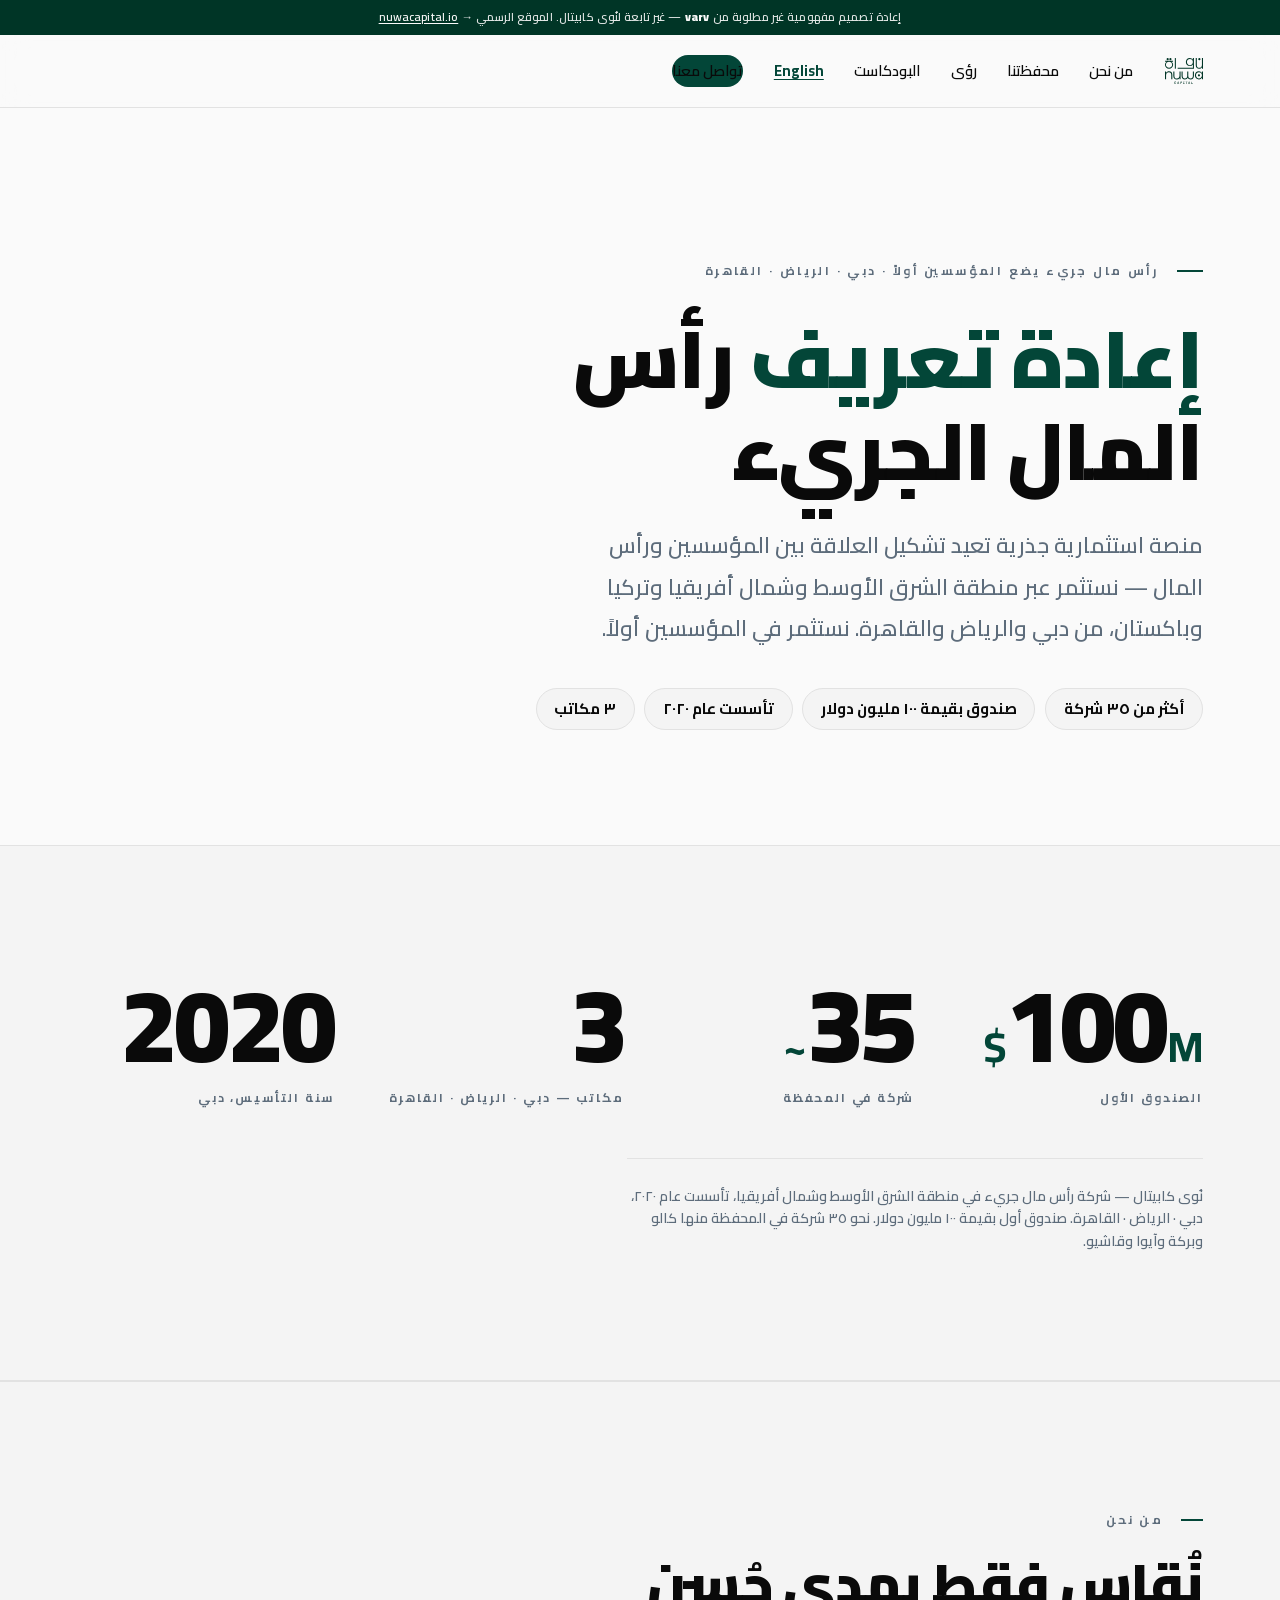
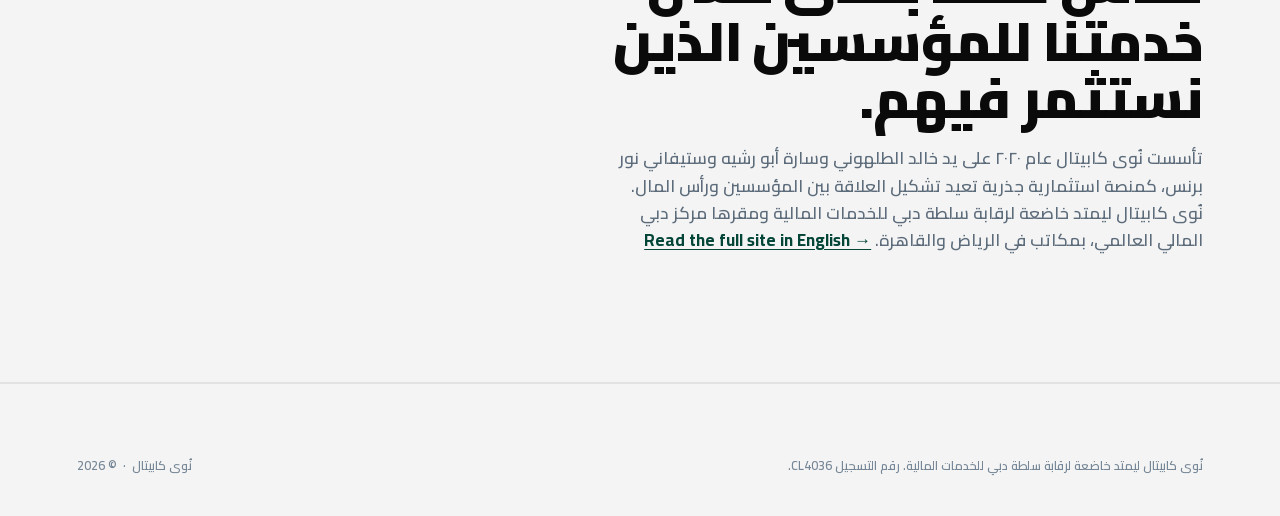
==== arabic.html @ a52d23bd "Nuwa Capital — concept redesign by varv (full multi-page site) Founder-first MENA venture capital re" ====
<!DOCTYPE html>
<html lang="ar" dir="rtl">
<head>
<meta charset="UTF-8">
<meta name="viewport" content="width=device-width, initial-scale=1.0">
<meta name="robots" content="noindex, nofollow, noarchive">
<title>نُوى كابيتال — إعادة تعريف رأس المال الجريء | دبي · الرياض · القاهرة</title>
<meta name="description" content="نُوى كابيتال شركة رأس مال جريء تضع المؤسسين أولاً، تستثمر عبر منطقة الشرق الأوسط وشمال أفريقيا وتركيا وباكستان. تأسست عام ٢٠٢٠ في دبي، بمكاتب في الرياض والقاهرة.">
<link rel="canonical" href="https://angaramoksh-a11y.github.io/nuwa-capital/arabic.html">
<meta property="og:title" content="نُوى كابيتال — إعادة تعريف رأس المال الجريء">
<meta property="og:description" content="رأس مال جريء يضع المؤسسين أولاً عبر الشرق الأوسط وشمال أفريقيا وتركيا وباكستان.">
<meta property="og:type" content="website">
<link rel="icon" href="assets/favicon.svg">
<link rel="stylesheet" href="assets/site.css">
<script>
(function(){
  if(new URLSearchParams(location.search).has('static') || matchMedia('(prefers-reduced-motion:reduce)').matches) return;
  document.documentElement.classList.add('motion');
})()
</script>
<style>
  [dir="rtl"] body,[dir="rtl"]{font-family:var(--ar)}
  [dir="rtl"] .hero-eyebrow::before,[dir="rtl"] .kicker::before{margin-left:.5rem}
  [dir="rtl"] .stat .n{direction:ltr;justify-content:flex-end}
  [dir="rtl"] .ar-h1{font-size:clamp(2.4rem,7vw,5rem);font-weight:900;letter-spacing:-.01em;line-height:1.15;max-width:16ch}
  [dir="rtl"] .ar-h1 .accent{color:var(--green)}
  [dir="rtl"] .ar-lead{margin-top:1.8rem;max-width:54ch;font-size:clamp(1.1rem,1.7vw,1.4rem);color:var(--slate);line-height:1.9}
  [dir="rtl"] .ar-names{display:flex;flex-wrap:wrap;gap:.6rem;margin-top:2.4rem}
  [dir="rtl"] .ar-names a{background:var(--bg-alt);border:1px solid var(--line);border-radius:999px;padding:.5rem 1.1rem;font-weight:700;font-size:.95rem;color:var(--ink)}
  html.motion [dir] .ar-names a{transition:all .2s ease}
  [dir="rtl"] .ar-names a:hover{border-color:var(--green);color:var(--green)}
  [dir="rtl"] .nav-links{direction:rtl}
  [dir="rtl"] .switch{color:var(--green);font-weight:700;text-decoration:underline;text-underline-offset:3px}
</style>
</head>
<body>

<div class="varv-disclaimer" role="note" aria-label="تنويه إعادة تصميم مفهومية">
  إعادة تصميم مفهومية غير مطلوبة من <b>varv</b> &mdash; غير تابعة لنُوى كابيتال. الموقع الرسمي &rarr; <a href="https://www.nuwacapital.io/" target="_blank" rel="noopener noreferrer nofollow">nuwacapital.io</a>
</div>

<header class="nav">
  <nav class="nav-inner" aria-label="التنقل الرئيسي">
    <a class="nav-logo" href="index.html" aria-label="نُوى كابيتال — الرئيسية">
      <img src="assets/brand/nuwa-logo.svg" alt="نُوى كابيتال" width="132" height="26">
    </a>
    <input type="checkbox" id="navtoggle" aria-hidden="true">
    <label class="nav-burger" for="navtoggle" aria-label="القائمة"><span></span><span></span><span></span></label>
    <div class="nav-links">
      <a href="who-we-are.html">من نحن</a>
      <a href="portfolio.html">محفظتنا</a>
      <a href="insights.html">رؤى</a>
      <a href="podcast.html">البودكاست</a>
      <a href="index.html" class="switch" lang="en" dir="ltr">English</a>
      <a class="nav-cta" href="contact.html">تواصل معنا</a>
    </div>
  </nav>
</header>

<main id="top">
  <section class="hero wrap" aria-label="مقدمة">
    <p class="hero-eyebrow">رأس مال جريء يضع المؤسسين أولاً · دبي · الرياض · القاهرة</p>
    <h1 class="ar-h1"><span class="accent">إعادة تعريف</span> رأس المال الجريء</h1>
    <p class="ar-lead">منصة استثمارية جذرية تعيد تشكيل العلاقة بين المؤسسين ورأس المال &mdash; نستثمر عبر منطقة الشرق الأوسط وشمال أفريقيا وتركيا وباكستان، من دبي والرياض والقاهرة. نستثمر في المؤسسين أولاً.</p>
    <div class="ar-names">
      <a href="portfolio.html">أكثر من ٣٥ شركة</a>
      <a href="portfolio.html">صندوق بقيمة ١٠٠ مليون دولار</a>
      <a href="who-we-are.html">تأسست عام ٢٠٢٠</a>
      <a href="contact.html">٣ مكاتب</a>
    </div>
  </section>

  <section class="stats" aria-label="نُوى كابيتال بالأرقام">
    <div class="wrap">
      <div class="stats-grid">
        <div class="stat"><div class="n"><span class="fix">$</span>100<span class="fix">M</span></div><div class="l">الصندوق الأول</div></div>
        <div class="stat"><div class="n"><span class="fix">~</span>35</div><div class="l">شركة في المحفظة</div></div>
        <div class="stat"><div class="n">3</div><div class="l">مكاتب — دبي · الرياض · القاهرة</div></div>
        <div class="stat"><div class="n">2020</div><div class="l">سنة التأسيس، دبي</div></div>
      </div>
      <p class="stats-line" style="direction:rtl;text-align:right">نُوى كابيتال — شركة رأس مال جريء في منطقة الشرق الأوسط وشمال أفريقيا، تأسست عام ٢٠٢٠، دبي · الرياض · القاهرة. صندوق أول بقيمة ١٠٠ مليون دولار. نحو ٣٥ شركة في المحفظة منها كالو وبركة وآيوا وقاشيو.</p>
    </div>
  </section>

  <section class="thesis" aria-label="من نحن">
    <div class="wrap">
      <p class="kicker" style="direction:rtl">من نحن</p>
      <h2 style="direction:rtl;text-align:right">نُقاس فقط بمدى حُسن خدمتنا للمؤسسين الذين نستثمر فيهم.</h2>
      <p class="sec-intro" style="direction:rtl;text-align:right;max-width:60ch">تأسست نُوى كابيتال عام ٢٠٢٠ على يد خالد الطلهوني وسارة أبو رشيه وستيفاني نور برنس، كمنصة استثمارية جذرية تعيد تشكيل العلاقة بين المؤسسين ورأس المال. نُوى كابيتال ليمتد خاضعة لرقابة سلطة دبي للخدمات المالية ومقرها مركز دبي المالي العالمي، بمكاتب في الرياض والقاهرة. <a class="switch" href="index.html" lang="en" dir="ltr">Read the full site in English &rarr;</a></p>
    </div>
  </section>
</main>

<footer>
  <div class="wrap">
    <div class="foot-bottom" style="border-top:none;margin-top:0;padding-top:0;direction:rtl">
      <p>نُوى كابيتال ليمتد خاضعة لرقابة سلطة دبي للخدمات المالية. رقم التسجيل CL4036.</p>
      <p><span class="ar" lang="ar" dir="rtl">نُوى كابيتال</span> &nbsp;·&nbsp; &copy; 2026</p>
    </div>
  </div>
</footer>

<!-- ===== varv ask-your-AI popup ===== -->
<div id="varv-popup" role="dialog" aria-label="A note from varv" aria-live="polite">
  <button type="button" class="vp-close" aria-label="Dismiss">&times;</button>
  <div class="vp-inner">
    <p class="vp-tag">Don&rsquo;t take our word for it &mdash; ask your AI which site wins you business.</p>
    <div class="vp-ai">
      <a id="vp-chatgpt" href="#" target="_blank" rel="noopener"><span class="vp-dot" style="background:#10a37f"></span> Ask ChatGPT</a>
      <a id="vp-claude" href="#" target="_blank" rel="noopener"><span class="vp-dot" style="background:#d97757"></span> Ask Claude</a>
      <a id="vp-perplexity" href="#" target="_blank" rel="noopener"><span class="vp-dot" style="background:#20b8cd"></span> Ask Perplexity</a>
    </div>
    <a class="vp-book" href="https://varv.ai/cal" target="_blank" rel="noopener">Book 15 min &rarr;</a>
  </div>
</div>
<script src="assets/site.js"></script>

</body>
</html>
---- assets/site.css ----
@font-face{font-family:'Hanken Grotesk';font-style:normal;font-weight:400;font-display:swap;src:url('fonts/hanken-400-latin-ext.woff2') format('woff2');unicode-range:U+0100-02BA, U+02BD-02C5, U+02C7-02CC, U+02CE-02D7, U+02DD-02FF, U+0304, U+0308, U+0329, U+1D00-1DBF, U+1E00-1E9F, U+1EF2-1EFF, U+2020, U+20A0-20AB, U+20AD-20C0, U+2113, U+2C60-2C7F, U+A720-A7FF;}
@font-face{font-family:'Hanken Grotesk';font-style:normal;font-weight:400;font-display:swap;src:url('fonts/hanken-400-latin.woff2') format('woff2');unicode-range:U+0000-00FF, U+0131, U+0152-0153, U+02BB-02BC, U+02C6, U+02DA, U+02DC, U+0304, U+0308, U+0329, U+2000-206F, U+20AC, U+2122, U+2191, U+2193, U+2212, U+2215, U+FEFF, U+FFFD;}
@font-face{font-family:'Hanken Grotesk';font-style:normal;font-weight:500;font-display:swap;src:url('fonts/hanken-500-latin-ext.woff2') format('woff2');unicode-range:U+0100-02BA, U+02BD-02C5, U+02C7-02CC, U+02CE-02D7, U+02DD-02FF, U+0304, U+0308, U+0329, U+1D00-1DBF, U+1E00-1E9F, U+1EF2-1EFF, U+2020, U+20A0-20AB, U+20AD-20C0, U+2113, U+2C60-2C7F, U+A720-A7FF;}
@font-face{font-family:'Hanken Grotesk';font-style:normal;font-weight:500;font-display:swap;src:url('fonts/hanken-500-latin.woff2') format('woff2');unicode-range:U+0000-00FF, U+0131, U+0152-0153, U+02BB-02BC, U+02C6, U+02DA, U+02DC, U+0304, U+0308, U+0329, U+2000-206F, U+20AC, U+2122, U+2191, U+2193, U+2212, U+2215, U+FEFF, U+FFFD;}
@font-face{font-family:'Hanken Grotesk';font-style:normal;font-weight:600;font-display:swap;src:url('fonts/hanken-600-latin-ext.woff2') format('woff2');unicode-range:U+0100-02BA, U+02BD-02C5, U+02C7-02CC, U+02CE-02D7, U+02DD-02FF, U+0304, U+0308, U+0329, U+1D00-1DBF, U+1E00-1E9F, U+1EF2-1EFF, U+2020, U+20A0-20AB, U+20AD-20C0, U+2113, U+2C60-2C7F, U+A720-A7FF;}
@font-face{font-family:'Hanken Grotesk';font-style:normal;font-weight:600;font-display:swap;src:url('fonts/hanken-600-latin.woff2') format('woff2');unicode-range:U+0000-00FF, U+0131, U+0152-0153, U+02BB-02BC, U+02C6, U+02DA, U+02DC, U+0304, U+0308, U+0329, U+2000-206F, U+20AC, U+2122, U+2191, U+2193, U+2212, U+2215, U+FEFF, U+FFFD;}
@font-face{font-family:'Hanken Grotesk';font-style:normal;font-weight:700;font-display:swap;src:url('fonts/hanken-700-latin-ext.woff2') format('woff2');unicode-range:U+0100-02BA, U+02BD-02C5, U+02C7-02CC, U+02CE-02D7, U+02DD-02FF, U+0304, U+0308, U+0329, U+1D00-1DBF, U+1E00-1E9F, U+1EF2-1EFF, U+2020, U+20A0-20AB, U+20AD-20C0, U+2113, U+2C60-2C7F, U+A720-A7FF;}
@font-face{font-family:'Hanken Grotesk';font-style:normal;font-weight:700;font-display:swap;src:url('fonts/hanken-700-latin.woff2') format('woff2');unicode-range:U+0000-00FF, U+0131, U+0152-0153, U+02BB-02BC, U+02C6, U+02DA, U+02DC, U+0304, U+0308, U+0329, U+2000-206F, U+20AC, U+2122, U+2191, U+2193, U+2212, U+2215, U+FEFF, U+FFFD;}
@font-face{font-family:'Hanken Grotesk';font-style:normal;font-weight:800;font-display:swap;src:url('fonts/hanken-800-latin-ext.woff2') format('woff2');unicode-range:U+0100-02BA, U+02BD-02C5, U+02C7-02CC, U+02CE-02D7, U+02DD-02FF, U+0304, U+0308, U+0329, U+1D00-1DBF, U+1E00-1E9F, U+1EF2-1EFF, U+2020, U+20A0-20AB, U+20AD-20C0, U+2113, U+2C60-2C7F, U+A720-A7FF;}
@font-face{font-family:'Hanken Grotesk';font-style:normal;font-weight:800;font-display:swap;src:url('fonts/hanken-800-latin.woff2') format('woff2');unicode-range:U+0000-00FF, U+0131, U+0152-0153, U+02BB-02BC, U+02C6, U+02DA, U+02DC, U+0304, U+0308, U+0329, U+2000-206F, U+20AC, U+2122, U+2191, U+2193, U+2212, U+2215, U+FEFF, U+FFFD;}
@font-face{font-family:'Cairo';font-style:normal;font-weight:600;font-display:swap;src:url('fonts/cairo-600-arabic.woff2') format('woff2');unicode-range:U+0600-06FF, U+0750-077F, U+0870-088E, U+0890-0891, U+0897-08E1, U+08E3-08FF, U+200C-200E, U+2010-2011, U+204F, U+2E41, U+FB50-FDFF, U+FE70-FE74, U+FE76-FEFC, U+102E0-102FB, U+10E60-10E7E, U+10EC2-10EC4, U+10EFC-10EFF, U+1EE00-1EE03, U+1EE05-1EE1F, U+1EE21-1EE22, U+1EE24, U+1EE27, U+1EE29-1EE32, U+1EE34-1EE37, U+1EE39, U+1EE3B, U+1EE42, U+1EE47, U+1EE49, U+1EE4B, U+1EE4D-1EE4F, U+1EE51-1EE52, U+1EE54, U+1EE57, U+1EE59, U+1EE5B, U+1EE5D, U+1EE5F, U+1EE61-1EE62, U+1EE64, U+1EE67-1EE6A, U+1EE6C-1EE72, U+1EE74-1EE77, U+1EE79-1EE7C, U+1EE7E, U+1EE80-1EE89, U+1EE8B-1EE9B, U+1EEA1-1EEA3, U+1EEA5-1EEA9, U+1EEAB-1EEBB, U+1EEF0-1EEF1;}
@font-face{font-family:'Cairo';font-style:normal;font-weight:600;font-display:swap;src:url('fonts/cairo-600-latin.woff2') format('woff2');unicode-range:U+0000-00FF, U+0131, U+0152-0153, U+02BB-02BC, U+02C6, U+02DA, U+02DC, U+0304, U+0308, U+0329, U+2000-206F, U+20AC, U+2122, U+2191, U+2193, U+2212, U+2215, U+FEFF, U+FFFD;}
@font-face{font-family:'Cairo';font-style:normal;font-weight:700;font-display:swap;src:url('fonts/cairo-700-arabic.woff2') format('woff2');unicode-range:U+0600-06FF, U+0750-077F, U+0870-088E, U+0890-0891, U+0897-08E1, U+08E3-08FF, U+200C-200E, U+2010-2011, U+204F, U+2E41, U+FB50-FDFF, U+FE70-FE74, U+FE76-FEFC, U+102E0-102FB, U+10E60-10E7E, U+10EC2-10EC4, U+10EFC-10EFF, U+1EE00-1EE03, U+1EE05-1EE1F, U+1EE21-1EE22, U+1EE24, U+1EE27, U+1EE29-1EE32, U+1EE34-1EE37, U+1EE39, U+1EE3B, U+1EE42, U+1EE47, U+1EE49, U+1EE4B, U+1EE4D-1EE4F, U+1EE51-1EE52, U+1EE54, U+1EE57, U+1EE59, U+1EE5B, U+1EE5D, U+1EE5F, U+1EE61-1EE62, U+1EE64, U+1EE67-1EE6A, U+1EE6C-1EE72, U+1EE74-1EE77, U+1EE79-1EE7C, U+1EE7E, U+1EE80-1EE89, U+1EE8B-1EE9B, U+1EEA1-1EEA3, U+1EEA5-1EEA9, U+1EEAB-1EEBB, U+1EEF0-1EEF1;}
@font-face{font-family:'Cairo';font-style:normal;font-weight:700;font-display:swap;src:url('fonts/cairo-700-latin.woff2') format('woff2');unicode-range:U+0000-00FF, U+0131, U+0152-0153, U+02BB-02BC, U+02C6, U+02DA, U+02DC, U+0304, U+0308, U+0329, U+2000-206F, U+20AC, U+2122, U+2191, U+2193, U+2212, U+2215, U+FEFF, U+FFFD;}
@font-face{font-family:'Cairo';font-style:normal;font-weight:900;font-display:swap;src:url('fonts/cairo-900-arabic.woff2') format('woff2');unicode-range:U+0600-06FF, U+0750-077F, U+0870-088E, U+0890-0891, U+0897-08E1, U+08E3-08FF, U+200C-200E, U+2010-2011, U+204F, U+2E41, U+FB50-FDFF, U+FE70-FE74, U+FE76-FEFC, U+102E0-102FB, U+10E60-10E7E, U+10EC2-10EC4, U+10EFC-10EFF, U+1EE00-1EE03, U+1EE05-1EE1F, U+1EE21-1EE22, U+1EE24, U+1EE27, U+1EE29-1EE32, U+1EE34-1EE37, U+1EE39, U+1EE3B, U+1EE42, U+1EE47, U+1EE49, U+1EE4B, U+1EE4D-1EE4F, U+1EE51-1EE52, U+1EE54, U+1EE57, U+1EE59, U+1EE5B, U+1EE5D, U+1EE5F, U+1EE61-1EE62, U+1EE64, U+1EE67-1EE6A, U+1EE6C-1EE72, U+1EE74-1EE77, U+1EE79-1EE7C, U+1EE7E, U+1EE80-1EE89, U+1EE8B-1EE9B, U+1EEA1-1EEA3, U+1EEA5-1EEA9, U+1EEAB-1EEBB, U+1EEF0-1EEF1;}
@font-face{font-family:'Cairo';font-style:normal;font-weight:900;font-display:swap;src:url('fonts/cairo-900-latin.woff2') format('woff2');unicode-range:U+0000-00FF, U+0131, U+0152-0153, U+02BB-02BC, U+02C6, U+02DA, U+02DC, U+0304, U+0308, U+0329, U+2000-206F, U+20AC, U+2122, U+2191, U+2193, U+2212, U+2215, U+FEFF, U+FFFD;}

/* ============ TOKENS ============ */
:root{
  --ink:#0A0A0A;
  --bg:#FAFAFA;
  --bg-alt:#F4F4F4;
  --green:#034638;
  --green-deep:#003526;
  --slate:#5D6C7B;
  --slate-lt:#758696;
  --line:#E2E2E2;
  --gutter:clamp(20px, 6vw, 120px);
  --sec-pad:clamp(76px, 10vw, 148px);
  --t-hero:clamp(2.9rem, 8.2vw, 6.6rem);
  --t-h2:clamp(2rem, 4.6vw, 3.4rem);
  --t-h3:clamp(1.15rem, 1.8vw, 1.45rem);
  --t-stat:clamp(3.2rem, 8vw, 6.4rem);
  --t-body:1.0625rem;
  --t-small:.875rem;
  --t-micro:.75rem;
  --radius:8px;
  --ar:'Cairo','Hanken Grotesk',sans-serif;
}

/* ============ RESET / BASE ============ */
*,*::before,*::after{box-sizing:border-box;margin:0;padding:0}
html{-webkit-text-size-adjust:100%}
html.motion{scroll-behavior:smooth}
body{
  font-family:'Hanken Grotesk',system-ui,-apple-system,sans-serif;
  background:var(--bg);
  color:var(--ink);
  font-size:var(--t-body);
  line-height:1.6;
  overflow-x:hidden;
  -webkit-font-smoothing:antialiased;
}
img,svg{max-width:100%;display:block}
a{color:inherit;text-decoration:none}
button{font:inherit;background:none;border:none;cursor:pointer;color:inherit}
ul,ol{list-style:none}
::selection{background:var(--green);color:#FAFAFA}

.wrap{padding-left:var(--gutter);padding-right:var(--gutter);max-width:1520px;margin:0 auto}
section{padding-top:var(--sec-pad);padding-bottom:var(--sec-pad)}

.kicker{
  display:flex;align-items:center;gap:.65rem;
  font-size:var(--t-micro);font-weight:700;letter-spacing:.18em;text-transform:uppercase;
  color:var(--slate);margin-bottom:1.6rem;
}
.kicker::before{content:"";width:22px;height:2px;background:var(--green);flex:none}
h2{font-size:var(--t-h2);font-weight:800;letter-spacing:-.02em;line-height:1.06;max-width:20ch}
.sec-intro{color:var(--slate);max-width:56ch;margin-top:1.1rem}

/* ============ NAV ============ */
.nav{
  position:sticky;top:0;z-index:100;
  background:rgba(250,250,250,.86);
  backdrop-filter:blur(14px);-webkit-backdrop-filter:blur(14px);
  border-bottom:1px solid var(--line);
}
.nav-inner{
  display:flex;align-items:center;gap:2rem;
  padding:0 var(--gutter);height:72px;max-width:1520px;margin:0 auto;
}
.nav-logo{flex:none;display:flex;align-items:center}
.nav-logo img{height:26px;width:auto}
.nav-links{display:flex;align-items:center;gap:1.9rem;margin-left:auto}
.nav-links a{
  font-size:.92rem;font-weight:600;color:var(--ink);position:relative;
  padding:.25rem 0;white-space:nowrap;
}
.nav-links a::after{
  content:"";position:absolute;left:0;bottom:0;height:2px;width:100%;
  background:var(--green);transform:scaleX(0);transform-origin:left;
}
html.motion .nav-links a::after{transition:transform .28s ease}
.nav-links a:hover::after,.nav-links a:focus-visible::after{transform:scaleX(1)}
.nav-ar{font-family:var(--ar);font-weight:700;font-size:1rem}
.nav-cta{
  flex:none;background:var(--green);color:#FAFAFA;font-weight:700;font-size:.9rem;
  padding:.62rem 1.35rem;border-radius:999px;display:inline-block;
}
html.motion .nav-cta{transition:background .25s ease,transform .25s ease}
.nav-cta:hover{background:var(--green-deep)}
.nav-burger{display:none}
#navtoggle{position:absolute;opacity:0;pointer-events:none}
@media (max-width:900px){
  .nav-inner{height:62px;gap:1rem}
  .nav-burger{
    display:flex;flex-direction:column;justify-content:center;gap:5px;
    width:40px;height:40px;margin-left:auto;cursor:pointer;align-items:center;
  }
  .nav-burger span{width:20px;height:2px;background:var(--ink);display:block}
  .nav-links{
    display:none;position:absolute;top:62px;left:0;right:0;
    flex-direction:column;align-items:flex-start;gap:0;
    background:var(--bg);border-bottom:1px solid var(--line);
    padding:.6rem var(--gutter) 1.2rem;
  }
  .nav-links a{padding:.7rem 0;font-size:1.05rem;width:100%}
  #navtoggle:checked ~ .nav-links{display:flex}
  .nav-cta{margin-left:0}
}

/* ============ MOTION SCAFFOLD ============ */
html.motion .reveal{opacity:0;transform:translateY(18px);transition:opacity .7s ease,transform .7s ease}
html.motion .reveal.in{opacity:1;transform:none}

/* ============ HERO ============ */
.hero{padding-top:clamp(84px,12vw,170px);padding-bottom:clamp(70px,9vw,130px)}
.hero-eyebrow{
  font-size:var(--t-micro);font-weight:700;letter-spacing:.2em;text-transform:uppercase;
  color:var(--slate);display:flex;align-items:center;gap:.7rem;margin-bottom:2rem;flex-wrap:wrap;
}
.hero-eyebrow::before{content:"";width:26px;height:2px;background:var(--green)}
.hero h1{
  font-size:var(--t-hero);font-weight:800;letter-spacing:-.03em;line-height:1.0;
  max-width:12ch;
}
.hero h1 .accent{color:var(--green)}
/* ============ INTRO LOADER — the "Defining → Redefining" signature open ============
   JS-only enhancement. Hidden by default; shown ONLY under html.motion.intro-play
   (a class the head script adds exclusively in normal-motion mode). ?static=1,
   prefers-reduced-motion and no-JS therefore render the full page instantly —
   no overlay, no spinner, nothing trapped. The curtain lifts ITSELF via a pure-CSS
   animation (forwards), so even if all body JS failed, content is revealed. Plays
   once per page load only — nothing re-triggers it on scroll. */
.intro{display:none}
html.motion.intro-play{overflow:hidden}
html.motion.intro-play .intro{
  display:flex;position:fixed;inset:0;z-index:2000;
  background:var(--green);color:#FAFAFA;
  align-items:center;justify-content:center;text-align:center;
  animation:introLift .75s cubic-bezier(.76,0,.24,1) 1.85s forwards;
}
@keyframes introLift{to{transform:translateY(-101%);visibility:hidden}}
.intro-inner{padding:0 24px;max-width:100%}
.intro-logo{height:28px;width:auto;margin:0 auto 2.1rem;filter:brightness(0) invert(1);opacity:0;animation:iFade .55s ease .05s forwards}
.intro-line{
  font-size:clamp(1.7rem,5.6vw,4.1rem);font-weight:800;letter-spacing:-.03em;line-height:1.08;
  display:flex;gap:.3em;justify-content:center;flex-wrap:wrap;
}
.iw{display:inline-grid;justify-items:end}
.iw>span{grid-area:1/1;white-space:nowrap}
.iw-was{position:relative;color:rgba(250,250,250,.85);opacity:0;animation:iFade .4s ease .25s forwards,iGone .35s ease 1.15s forwards}
.iw-was::after{
  content:"";position:absolute;left:-3%;top:54%;height:.055em;min-height:2px;width:106%;
  background:#FAFAFA;transform:scaleX(0);transform-origin:left;
  animation:iStrike .45s cubic-bezier(.6,0,.2,1) .7s forwards;
}
.iw-now{opacity:0;animation:iNow .6s cubic-bezier(.2,.7,.2,1) 1.25s forwards}
.intro-rest{opacity:0;animation:iFade .55s ease .4s forwards}
.intro-ar{
  margin-top:1.3rem;font-family:var(--ar);font-weight:700;
  font-size:clamp(.95rem,2vw,1.25rem);color:rgba(250,250,250,.66);
  opacity:0;animation:iFade .55s ease 1.45s forwards;
}
@keyframes iFade{to{opacity:1}}
@keyframes iGone{to{opacity:0}}
@keyframes iStrike{to{transform:scaleX(1)}}
@keyframes iNow{from{opacity:0;transform:translateY(.14em)}to{opacity:1;transform:none}}

/* Hero settles in as the curtain lifts (motion mode only; static resting state = fully visible) */
html.motion .hero-eyebrow{opacity:0;animation:heroIn .7s ease 1.95s forwards}
html.motion .hero h1{opacity:0;animation:heroIn .8s ease 2.05s forwards}
html.motion .hero-sub{opacity:0;animation:heroIn .7s ease 2.2s forwards}
html.motion .hero-ar{opacity:0;animation:heroIn .7s ease 2.3s forwards}
html.motion .hero-ctas{opacity:0;animation:heroIn .7s ease 2.4s forwards}
@keyframes heroIn{from{opacity:0;transform:translateY(14px)}to{opacity:1;transform:none}}
.hero-sub{
  margin-top:2.2rem;max-width:52ch;font-size:clamp(1.05rem,1.6vw,1.3rem);
  color:var(--slate);line-height:1.65;
}
.hero-sub strong{color:var(--ink);font-weight:700}
.hero-ar{
  margin-top:1.4rem;font-family:var(--ar);font-weight:700;
  font-size:clamp(1rem,1.5vw,1.2rem);color:var(--green);direction:rtl;text-align:left;
}
.hero-ar small{
  font-family:'Hanken Grotesk',sans-serif;font-weight:600;font-size:.72rem;
  letter-spacing:.14em;text-transform:uppercase;color:var(--slate-lt);
  direction:ltr;display:inline-block;margin-inline-start:.8rem;vertical-align:middle;
}
.hero-ctas{display:flex;gap:1rem;margin-top:2.6rem;flex-wrap:wrap}
.btn{
  display:inline-flex;align-items:center;gap:.5rem;font-weight:700;font-size:.95rem;
  padding:.85rem 1.7rem;border-radius:999px;border:1.5px solid var(--ink);
}
html.motion .btn{transition:background .25s ease,color .25s ease,border-color .25s ease}
.btn-solid{background:var(--ink);color:#FAFAFA}
.btn-solid:hover{background:var(--green);border-color:var(--green)}
.btn-ghost:hover{background:var(--ink);color:#FAFAFA}

/* ============ STAT BAND ============ */
.stats{background:var(--bg-alt);border-top:1px solid var(--line);border-bottom:1px solid var(--line)}
.stats-grid{
  display:grid;grid-template-columns:repeat(4,1fr);gap:2.5rem 2rem;
}
.stat .n{
  font-size:var(--t-stat);font-weight:800;letter-spacing:-.035em;line-height:1;
  color:var(--ink);display:flex;align-items:baseline;
}
.stat .n .fix{font-size:.42em;font-weight:700;color:var(--green);letter-spacing:-.01em}
.stat .l{
  margin-top:.7rem;font-size:var(--t-micro);font-weight:700;letter-spacing:.16em;
  text-transform:uppercase;color:var(--slate);
}
.stats-line{
  margin-top:3.2rem;padding-top:1.6rem;border-top:1px solid var(--line);
  font-size:var(--t-small);color:var(--slate);max-width:72ch;
}
@media (max-width:820px){.stats-grid{grid-template-columns:repeat(2,1fr)}}

/* ============ MAP (deep green signature) ============ */
.mapsec{background:var(--green);color:#FAFAFA}
.mapsec .kicker{color:rgba(250,250,250,.65)}
.mapsec .kicker::before{background:rgba(250,250,250,.9)}
.mapsec h2{color:#FAFAFA}
.mapsec .sec-intro{color:rgba(250,250,250,.72)}
.map-frame{
  margin-top:3rem;border:1px solid rgba(250,250,250,.16);border-radius:12px;
  overflow:hidden;background:rgba(0,53,38,.35);
}
.map-svg-holder{overflow-x:auto;overflow-y:hidden}
.map-svg-holder svg{min-width:720px;width:100%;height:auto;display:block}
/* — geography: faint context land vs the five interactive core-market countries — */
.land{fill:rgba(250,250,250,.045);stroke:rgba(250,250,250,.10);stroke-width:1;stroke-linejoin:round}
.cshape{
  fill:rgba(250,250,250,.115);stroke:rgba(250,250,250,.38);stroke-width:1.3;
  stroke-linejoin:round;cursor:pointer;outline:none;
}
html.motion .cshape{transition:fill .3s ease,stroke .3s ease}
.cshape:focus-visible{stroke:#FAFAFA;stroke-width:2}
.nile{fill:none;stroke:rgba(250,250,250,.28);stroke-width:1.4;stroke-linecap:round}
.sea-label{
  fill:rgba(250,250,250,.34);font-size:11px;font-style:italic;font-weight:500;
  letter-spacing:.22em;text-transform:uppercase;font-family:'Hanken Grotesk',sans-serif;
}
.mnode{cursor:pointer;outline:none}
.mnode text{font-family:'Hanken Grotesk',sans-serif}
.mnode .ring{fill:none;stroke:rgba(250,250,250,.6);stroke-width:1.5}
.mnode.market .ring{stroke-dasharray:3 3}
.mnode .dot{fill:#FAFAFA}
.mnode .tag{fill:rgba(250,250,250,.95);font-size:16px;font-weight:700;letter-spacing:.02em;paint-order:stroke;stroke:rgba(3,70,56,.85);stroke-width:4px}
.mnode .cnt{fill:rgba(250,250,250,.6);font-size:11.5px;font-weight:600;letter-spacing:.08em;text-transform:uppercase;paint-order:stroke;stroke:rgba(3,70,56,.85);stroke-width:4px}
.mnode.office .ring2{fill:none;stroke:rgba(250,250,250,.25);stroke-width:1}
html.motion .mnode.office .ring2{animation:pulse 3.2s ease-out infinite}
@keyframes pulse{0%{opacity:.9;r:12}70%{opacity:0;r:26}100%{opacity:0;r:26}}
.arc{fill:none;stroke:rgba(250,250,250,.32);stroke-width:1.2;stroke-dasharray:2 7;stroke-linecap:round}
html.motion .arc{animation:arcflow 26s linear infinite}
@keyframes arcflow{to{stroke-dashoffset:-360}}
.grat{stroke:rgba(250,250,250,.05);stroke-width:1;fill:none}
.mnode:focus-visible .ring{stroke:#FAFAFA;stroke-width:2.5}
/* — key row: office vs market vs route, at a glance — */
.map-key{
  display:flex;flex-wrap:wrap;gap:1.1rem 1.8rem;align-items:center;
  padding:1.05rem clamp(1.2rem,3vw,2.6rem);border-top:1px solid rgba(250,250,250,.14);
  font-size:.74rem;font-weight:700;letter-spacing:.12em;text-transform:uppercase;
  color:rgba(250,250,250,.62);
}
.map-key .k{display:inline-flex;align-items:center;gap:.5rem}
.map-key .k i{flex:none;display:inline-block}
.map-key .k-office i{width:11px;height:11px;border-radius:50%;background:#FAFAFA;box-shadow:0 0 0 3px rgba(250,250,250,.22)}
.map-key .k-market i{width:11px;height:11px;border-radius:50%;border:1.5px dashed rgba(250,250,250,.75)}
.map-key .k-route i{width:26px;height:0;border-top:2px dashed rgba(250,250,250,.5)}

.map-legend{
  display:grid;grid-template-columns:repeat(5,1fr);gap:2rem 1.6rem;
  padding:2.2rem clamp(1.2rem,3vw,2.6rem) 2.6rem;border-top:1px solid rgba(250,250,250,.14);
}
.m-col h3{
  font-size:.85rem;font-weight:700;letter-spacing:.14em;text-transform:uppercase;
  color:rgba(250,250,250,.92);display:flex;align-items:baseline;gap:.55rem;cursor:pointer;
  flex-wrap:wrap;row-gap:.35rem;
}
.m-col h3 .mc{font-size:.72rem;color:rgba(250,250,250,.5);letter-spacing:.06em}
.m-col .office-tag{
  display:inline-block;font-size:.6rem;letter-spacing:.14em;font-weight:700;
  border:1px solid rgba(250,250,250,.4);border-radius:999px;padding:.05rem .45rem;
  color:rgba(250,250,250,.75);margin-inline-start:.2rem;vertical-align:middle;
}
.m-chips{display:flex;flex-wrap:wrap;gap:.5rem;margin-top:1rem}
.chip{
  position:relative;display:inline-flex;align-items:center;gap:.45rem;
  background:#FAFAFA;color:var(--ink);border-radius:999px;
  padding:.34rem .8rem;font-size:.8rem;font-weight:700;line-height:1;cursor:default;
}
html.motion .chip{transition:transform .22s ease,box-shadow .22s ease}
html.motion .chip:hover{transform:translateY(-2px);box-shadow:0 6px 18px rgba(0,0,0,.28)}
.chip img{height:15px;width:auto;max-width:64px;object-fit:contain}
a.chip{cursor:pointer}
a.chip .go{font-size:.68rem;font-weight:800;color:var(--green);opacity:.75;line-height:1}
a.chip:hover .go,a.chip:focus-visible .go{opacity:1}
.chip::after{
  content:attr(data-tip);
  position:absolute;bottom:calc(100% + 10px);left:0;z-index:60;
  width:max-content;max-width:250px;
  background:var(--ink);color:#FAFAFA;font-size:.74rem;font-weight:500;line-height:1.45;
  padding:.55rem .75rem;border-radius:6px;
  opacity:0;pointer-events:none;transform:translateY(4px);
}
html.motion .chip::after{transition:opacity .2s ease,transform .2s ease}
.chip:hover::after,.chip:focus-visible::after{opacity:1;transform:none}
.map-note{
  padding:0 clamp(1.2rem,3vw,2.6rem) 2rem;font-size:.78rem;color:rgba(250,250,250,.5);
}
/* focus dimming — set by JS via data-focus on the section */
.mapsec[data-focus] .mnode,.mapsec[data-focus] .m-col,.mapsec[data-focus] .cshape{opacity:.32}
html.motion .mnode,html.motion .m-col{transition:opacity .3s ease}
html.motion .cshape{transition:opacity .3s ease,fill .3s ease,stroke .3s ease}
.mapsec[data-focus="uae"] [data-market="uae"],
.mapsec[data-focus="ksa"] [data-market="ksa"],
.mapsec[data-focus="egypt"] [data-market="egypt"],
.mapsec[data-focus="turkey"] [data-market="turkey"],
.mapsec[data-focus="pakistan"] [data-market="pakistan"]{opacity:1}
.mapsec[data-focus="uae"] .cshape[data-market="uae"],
.mapsec[data-focus="ksa"] .cshape[data-market="ksa"],
.mapsec[data-focus="egypt"] .cshape[data-market="egypt"],
.mapsec[data-focus="turkey"] .cshape[data-market="turkey"],
.mapsec[data-focus="pakistan"] .cshape[data-market="pakistan"]{fill:rgba(250,250,250,.24);stroke:rgba(250,250,250,.85)}
@media (max-width:1100px){.map-legend{grid-template-columns:repeat(3,1fr)}}
@media (max-width:640px){.map-legend{grid-template-columns:1fr 1fr}}

/* ============ PORTFOLIO ============ */
.filters{display:flex;flex-wrap:wrap;gap:.55rem;margin-top:2.6rem}
.fbtn{
  border:1px solid var(--line);border-radius:999px;background:#fff;
  padding:.5rem 1.05rem;font-size:.84rem;font-weight:600;color:var(--slate);
  display:inline-flex;align-items:center;gap:.45rem;
}
html.motion .fbtn{transition:all .22s ease}
.fbtn .c{font-size:.68rem;font-weight:700;color:var(--slate-lt)}
.fbtn:hover{border-color:var(--ink);color:var(--ink)}
.fbtn.active{background:var(--ink);border-color:var(--ink);color:#FAFAFA}
.fbtn.active .c{color:rgba(250,250,250,.6)}
.pgrid{
  display:grid;grid-template-columns:repeat(4,1fr);gap:1px;
  background:var(--line);border:1px solid var(--line);margin-top:2rem;
}
.pcard{
  background:#fff;padding:1.7rem 1.5rem 1.5rem;display:flex;flex-direction:column;
  gap:.9rem;min-height:215px;
}
html.motion .pcard{transition:background .25s ease}
.pcard:hover{background:var(--bg)}
.pcard.hide{display:none}
/* linked cards (real company sites, new tab) get a quiet visit affordance */
a.pcard{cursor:pointer}
a.pcard .pmeta{align-items:center}
a.pcard .pmeta::after{
  content:"Visit \2197";margin-left:auto;font-size:.66rem;font-weight:800;
  letter-spacing:.08em;text-transform:uppercase;color:var(--green);opacity:0;
}
html.motion a.pcard .pmeta::after{transition:opacity .22s ease}
a.pcard:hover .pmeta::after,a.pcard:focus-visible .pmeta::after{opacity:1}
@media (hover:none){a.pcard .pmeta::after{opacity:.75}}
.pcard .plogo{height:34px;display:flex;align-items:center}
.pcard .plogo img{max-height:30px;max-width:130px;width:auto;object-fit:contain}
.pcard .pname-cell{
  font-weight:800;font-size:1.05rem;letter-spacing:.01em;color:var(--green);
  border-left:3px solid var(--green);padding-left:.6rem;line-height:1.15;
}
.pcard .pdesc{font-size:.86rem;color:var(--slate);line-height:1.5;flex:1}
.pcard .pmeta{display:flex;gap:.45rem;flex-wrap:wrap}
.pcard .ptag{
  font-size:.64rem;font-weight:700;letter-spacing:.1em;text-transform:uppercase;
  border:1px solid var(--line);border-radius:999px;padding:.22rem .6rem;color:var(--slate);
}
.pcard .ptag.stage{border-color:transparent;background:var(--bg-alt);color:var(--green)}
@media (max-width:1150px){.pgrid{grid-template-columns:repeat(3,1fr)}}
@media (max-width:800px){.pgrid{grid-template-columns:repeat(2,1fr)}}
@media (max-width:480px){.pgrid{grid-template-columns:1fr}.pcard{min-height:0}}

/* ============ THESIS ============ */
.thesis{background:var(--bg-alt);border-top:1px solid var(--line);border-bottom:1px solid var(--line)}
.thesis-grid{display:grid;grid-template-columns:1fr 1fr;gap:4rem;align-items:start;margin-top:3rem}
.tq{border-top:2px solid var(--ink);padding-top:1.4rem}
.tq blockquote{
  font-size:clamp(1.3rem,2.4vw,1.9rem);font-weight:700;letter-spacing:-.015em;line-height:1.28;
}
.tq blockquote .g{color:var(--green)}
.tq .who{margin-top:.9rem;font-size:var(--t-micro);font-weight:700;letter-spacing:.16em;text-transform:uppercase;color:var(--slate-lt)}
.tq + .tq{margin-top:2.6rem}
.thesis-note{
  background:#fff;border:1px solid var(--line);border-radius:12px;padding:2.2rem 2rem;
}
.thesis-note h3{font-size:var(--t-h3);font-weight:800;letter-spacing:-.01em}
.thesis-note h3 s{color:var(--slate-lt);font-weight:600;text-decoration-color:var(--green);text-decoration-thickness:2px}
.thesis-note p{margin-top:1rem;color:var(--slate);font-size:.95rem}
.thesis-note .ar-echo{
  margin-top:1.6rem;font-family:var(--ar);font-weight:700;color:var(--green);
  font-size:1.05rem;direction:rtl;text-align:right;border-top:1px solid var(--line);padding-top:1.2rem;
}
@media (max-width:900px){.thesis-grid{grid-template-columns:1fr;gap:2.6rem}}

/* ============ TEAM ============ */
.team-lead{display:grid;grid-template-columns:repeat(5,1fr);gap:1.4rem;margin-top:3rem}
.team-rest{display:grid;grid-template-columns:repeat(5,1fr);gap:1.4rem;margin-top:1.4rem}
.person img{width:100%;aspect-ratio:4/5;object-fit:cover;border-radius:6px;background:var(--bg-alt)}
html.motion .person img{transition:transform .35s ease}
html.motion .person:hover img{transform:translateY(-4px)}
.person .pn{margin-top:.85rem;font-weight:700;font-size:1rem;letter-spacing:-.01em;line-height:1.25}
.person .pt{font-size:.8rem;color:var(--slate);margin-top:.15rem;line-height:1.4}
.team-rest .person .pn{font-size:.92rem}
@media (max-width:1000px){.team-lead,.team-rest{grid-template-columns:repeat(3,1fr)}}
@media (max-width:560px){.team-lead,.team-rest{grid-template-columns:repeat(2,1fr)}}

/* ============ INSIGHTS ============ */
.ins-grid{display:grid;grid-template-columns:1.35fr 1fr;gap:4rem;margin-top:3rem;align-items:start}
.ins-list li{border-top:1px solid var(--line)}
.ins-list li:last-child{border-bottom:1px solid var(--line)}
.ins-list a{
  display:flex;gap:1.4rem;align-items:baseline;padding:1.35rem .2rem;
}
html.motion .ins-list a{transition:background .22s ease,padding-left .22s ease}
.ins-list a:hover{background:var(--bg-alt);padding-left:.8rem}
.ins-list .ix{
  font-size:.72rem;font-weight:700;color:var(--slate-lt);letter-spacing:.1em;flex:none;width:2ch;
}
.ins-list .it{font-weight:700;font-size:clamp(1rem,1.5vw,1.2rem);letter-spacing:-.01em;line-height:1.35;flex:1}
.ins-list .arrow{color:var(--green);font-weight:700;flex:none}
.podcast{
  background:var(--green);color:#FAFAFA;border-radius:12px;padding:2.4rem 2.2rem;
  position:sticky;top:96px;
}
.podcast .pk{
  font-size:var(--t-micro);font-weight:700;letter-spacing:.18em;text-transform:uppercase;
  color:rgba(250,250,250,.6);
}
.podcast h3{font-size:clamp(1.5rem,2.4vw,2rem);font-weight:800;letter-spacing:-.02em;line-height:1.15;margin-top:.9rem}
.podcast p{color:rgba(250,250,250,.75);font-size:.92rem;margin-top:1rem}
.pod-eq{display:flex;align-items:flex-end;gap:4px;height:34px;margin-top:1.6rem}
.pod-eq i{width:4px;background:rgba(250,250,250,.85);border-radius:2px;display:block;height:30%}
.pod-eq i:nth-child(2){height:65%}.pod-eq i:nth-child(3){height:100%}.pod-eq i:nth-child(4){height:50%}
.pod-eq i:nth-child(5){height:80%}.pod-eq i:nth-child(6){height:38%}.pod-eq i:nth-child(7){height:70%}
html.motion .pod-eq i{animation:eq 1.15s ease-in-out infinite alternate}
html.motion .pod-eq i:nth-child(2){animation-delay:.12s}
html.motion .pod-eq i:nth-child(3){animation-delay:.24s}
html.motion .pod-eq i:nth-child(4){animation-delay:.36s}
html.motion .pod-eq i:nth-child(5){animation-delay:.48s}
html.motion .pod-eq i:nth-child(6){animation-delay:.6s}
html.motion .pod-eq i:nth-child(7){animation-delay:.72s}
@keyframes eq{from{transform:scaleY(.45)}to{transform:scaleY(1)}}
.pod-links{display:flex;flex-wrap:wrap;gap:.5rem;margin-top:1.7rem}
.pod-links a{
  border:1px solid rgba(250,250,250,.35);border-radius:999px;padding:.42rem .95rem;
  font-size:.78rem;font-weight:700;
}
html.motion .pod-links a{transition:all .22s ease}
.pod-links a:hover{background:#FAFAFA;color:var(--green)}
@media (max-width:940px){.ins-grid{grid-template-columns:1fr;gap:2.6rem}.podcast{position:static}}

/* ============ FOOTER ============ */
footer{background:var(--bg-alt);border-top:1px solid var(--line);padding:4.5rem 0 2.5rem}
.foot-top{display:grid;grid-template-columns:1.4fr 1fr 1fr;gap:3rem}
.foot-logo img{height:30px;width:auto}
.foot-tag{margin-top:1.2rem;color:var(--slate);font-size:.92rem;max-width:36ch}
.foot-h{
  font-size:var(--t-micro);font-weight:700;letter-spacing:.16em;text-transform:uppercase;
  color:var(--slate-lt);margin-bottom:1.1rem;
}
.foot-col li{margin-bottom:.55rem}
.foot-col a{font-size:.92rem;font-weight:600;color:var(--ink)}
html.motion .foot-col a{transition:color .2s ease}
.foot-col a:hover{color:var(--green)}
.foot-offices li{font-size:.92rem;font-weight:600;margin-bottom:.55rem}
.foot-offices li span{color:var(--slate-lt);font-weight:500;font-size:.8rem;margin-left:.4rem}
.foot-bottom{
  margin-top:3.5rem;padding-top:1.6rem;border-top:1px solid var(--line);
  display:flex;justify-content:space-between;gap:1.5rem;flex-wrap:wrap;
  font-size:.78rem;color:var(--slate-lt);
}
.foot-bottom .ar{font-family:var(--ar);font-weight:600}
@media (max-width:820px){.foot-top{grid-template-columns:1fr;gap:2.4rem}}


/* ============ CONCEPT-DISCLAIMER STRIP (Category A — prod, always visible) ============ */
.varv-disclaimer{
  position:relative;z-index:90;background:var(--green-deep);color:rgba(250,250,250,.9);
  font-size:.72rem;line-height:1.5;letter-spacing:.01em;font-weight:500;
  text-align:center;padding:.55rem var(--gutter);
}
.varv-disclaimer b{font-weight:800;color:#FAFAFA;letter-spacing:.02em}
.varv-disclaimer a{color:#FAFAFA;text-decoration:underline;text-underline-offset:2px;font-weight:600}
html.motion .varv-disclaimer a{transition:opacity .2s ease}
.varv-disclaimer a:hover{opacity:.75}
@media (max-width:560px){.varv-disclaimer{font-size:.68rem;padding:.5rem 16px}}

/* ============ VARV POPUP ============ */
 … 
/* ============ TEAM FACE -> LINKEDIN (tap-face rule) ============ */
a.person{color:inherit;display:block}
.person .face{display:block;overflow:hidden;border-radius:6px}
.person .li{
  display:inline-block;font-size:.58rem;font-weight:800;letter-spacing:.02em;line-height:1;
  color:#fff;background:#0A66C2;border-radius:3px;padding:2px 4px;vertical-align:middle;
  text-transform:lowercase;margin-inline-start:.35rem;opacity:.55;
}
html.motion a.person .li{transition:opacity .2s ease}
a.person:hover .li,a.person:focus-visible .li{opacity:1}

/* ============ GENERIC PAGE HEAD (sibling pages) ============ */
.page-head{padding-top:clamp(52px,7vw,90px);padding-bottom:0}
.page-head h1{font-size:var(--t-h2);font-weight:800;letter-spacing:-.02em;line-height:1.06;max-width:20ch}
.page-head .lead{color:var(--slate);max-width:60ch;margin-top:1.2rem;font-size:clamp(1.05rem,1.5vw,1.25rem);line-height:1.6}
.page-head .lead-ar{margin-top:1rem;font-family:var(--ar);font-weight:700;color:var(--green);font-size:1.1rem;direction:rtl}

/* editorial cards (insights / podcast / news) */
.cardgrid{display:grid;grid-template-columns:repeat(3,1fr);gap:1px;background:var(--line);border:1px solid var(--line);margin-top:3rem}
.ecard{background:#fff;padding:1.9rem 1.7rem;display:flex;flex-direction:column;gap:.9rem;min-height:210px}
html.motion .ecard{transition:background .25s ease,transform .25s ease}
.ecard:hover{background:var(--bg)}
.ecard .etag{font-size:var(--t-micro);font-weight:700;letter-spacing:.16em;text-transform:uppercase;color:var(--slate-lt)}
.ecard h3{font-size:clamp(1.15rem,1.7vw,1.4rem);font-weight:800;letter-spacing:-.01em;line-height:1.22;color:var(--ink)}
.ecard p{font-size:.92rem;color:var(--slate);line-height:1.55;flex:1}
.ecard .more{font-size:.78rem;font-weight:800;letter-spacing:.06em;text-transform:uppercase;color:var(--green);display:inline-flex;align-items:center;gap:.4rem}
html.motion a.ecard .more{transition:gap .2s ease}
a.ecard:hover .more{gap:.7rem}
@media (max-width:960px){.cardgrid{grid-template-columns:repeat(2,1fr)}}
@media (max-width:600px){.cardgrid{grid-template-columns:1fr}.ecard{min-height:0}}

/* news list */
.newslist{margin-top:2.6rem;border-top:1px solid var(--line)}
.newslist li{border-bottom:1px solid var(--line)}
.newslist a{display:grid;grid-template-columns:auto 1fr auto;gap:1.4rem;align-items:baseline;padding:1.3rem .2rem}
html.motion .newslist a{transition:background .22s ease,padding-left .22s ease}
.newslist a:hover{background:var(--bg-alt);padding-left:.8rem}
.newslist .src{font-size:.7rem;font-weight:800;letter-spacing:.1em;text-transform:uppercase;color:var(--green);white-space:nowrap;min-width:8.5rem}
.newslist .hl{font-weight:700;font-size:clamp(1rem,1.4vw,1.15rem);letter-spacing:-.01em;line-height:1.35;color:var(--ink)}
.newslist .dt{font-size:.78rem;color:var(--slate-lt);white-space:nowrap;font-weight:600}
.newslist .arrow{color:var(--green);font-weight:700}
@media (max-width:720px){.newslist a{grid-template-columns:1fr;gap:.4rem}.newslist .src{min-width:0}}

/* value grid (who-we-are) */
.vgrid{display:grid;grid-template-columns:repeat(2,1fr);gap:1.6rem;margin-top:3rem}
.vcard{background:#fff;border:1px solid var(--line);border-radius:12px;padding:2rem 1.9rem}
.vcard .vn{font-size:.72rem;font-weight:800;letter-spacing:.16em;text-transform:uppercase;color:var(--green)}
.vcard h3{font-size:var(--t-h3);font-weight:800;letter-spacing:-.01em;margin-top:.8rem;line-height:1.2}
.vcard p{color:var(--slate);margin-top:.8rem;font-size:.95rem;line-height:1.6}
@media (max-width:760px){.vgrid{grid-template-columns:1fr}}

/* board list */
.board{display:grid;grid-template-columns:repeat(2,1fr);gap:1px;background:var(--line);border:1px solid var(--line);margin-top:2.4rem}
.board .b{background:#fff;padding:1.5rem 1.6rem}
.board .b .bn{font-weight:800;font-size:1.05rem;letter-spacing:-.01em}
.board .b .br{color:var(--slate);font-size:.9rem;margin-top:.3rem;line-height:1.45}
@media (max-width:640px){.board{grid-template-columns:1fr}}

/* contact */
.contact-grid{display:grid;grid-template-columns:1.1fr 1fr;gap:3.5rem;margin-top:3rem;align-items:start}
.contact-grid .office{border-top:2px solid var(--ink);padding-top:1.2rem;margin-bottom:2rem}
.contact-grid .office h3{font-size:1.15rem;font-weight:800}
.contact-grid .office p{color:var(--slate);font-size:.92rem;margin-top:.35rem}
.contact-card{background:var(--green);color:#FAFAFA;border-radius:14px;padding:2.6rem 2.3rem}
.contact-card h3{font-size:clamp(1.5rem,2.4vw,2rem);font-weight:800;letter-spacing:-.02em;line-height:1.15}
.contact-card p{color:rgba(250,250,250,.8);margin-top:1rem;font-size:.95rem}
.contact-card .cbtn{display:inline-block;margin-top:1.8rem;background:#FAFAFA;color:var(--green);font-weight:800;padding:.85rem 1.7rem;border-radius:999px;font-size:.95rem}
html.motion .contact-card .cbtn{transition:transform .2s ease}
.contact-card .cbtn:hover{transform:translateY(-2px)}
.contact-card .clinks{margin-top:1.8rem;display:flex;flex-wrap:wrap;gap:.5rem}
.contact-card .clinks a{border:1px solid rgba(250,250,250,.35);border-radius:999px;padding:.42rem .95rem;font-size:.78rem;font-weight:700;color:#FAFAFA}
html.motion .contact-card .clinks a{transition:all .2s ease}
.contact-card .clinks a:hover{background:#FAFAFA;color:var(--green)}
@media (max-width:820px){.contact-grid{grid-template-columns:1fr;gap:2.4rem}}

/* ============ VARV POPUP ============ */
/* Default resting state = HIDDEN & static. The visible state lives only under
     #varv-popup.is-open, so headless/static renders are deterministic. */
  #varv-popup{
    position:fixed;
    right:20px; bottom:20px;
    z-index:2147483000;              /* above content + disclaimer strip, below nothing of ours */
    width:340px; max-width:calc(100vw - 32px);
    box-sizing:border-box;
    opacity:0; visibility:hidden; pointer-events:none;
    transform:translateY(14px);
    /* neutral, palette-aware surface — sits on light or dark pages */
    color:#14151a;
    background:rgba(252,252,251,.94);
    -webkit-backdrop-filter:saturate(1.1) blur(8px); backdrop-filter:saturate(1.1) blur(8px);
    border:1px solid rgba(20,21,26,.14);
    border-radius:16px;
    box-shadow:0 18px 50px -12px rgba(15,16,20,.34), 0 2px 8px -2px rgba(15,16,20,.18);
    font-family:-apple-system,BlinkMacSystemFont,"Segoe UI",Inter,Roboto,Helvetica,Arial,sans-serif;
    -webkit-font-smoothing:antialiased;
    overflow:hidden;
  }
  /* subtle slide + fade — the ONLY motion, and it is transition-based (no rAF) */
  #varv-popup.is-open{
    opacity:1; visibility:visible; pointer-events:auto;
    transform:translateY(0);
    transition:opacity .5s ease, transform .5s cubic-bezier(.22,.61,.36,1);
  }
  /* STATIC MODE: snap, never animate */
  #varv-popup.varv-static{ transition:none !important; }
  #varv-popup.varv-static.is-open{ transition:none !important; }
  @media (prefers-reduced-motion:reduce){
    #varv-popup, #varv-popup.is-open{ transition:none !important; }
  }

  #varv-popup .vp-inner{ padding:14px 14px 16px; }

  /* --- (1) video --- */
  #varv-popup .vp-media{
    position:relative; margin:0 0 12px;
    border-radius:11px; overflow:hidden;
    background:rgba(20,21,26,.06);
    aspect-ratio:16/10;
  }
  #varv-popup .vp-media video{
    display:block; width:100%; height:100%;
    object-fit:cover; cursor:pointer; background:#0c0d10;
  }
  #varv-popup .vp-unmute{
    position:absolute; left:8px; bottom:8px;
    display:inline-flex; align-items:center; gap:5px;
    padding:5px 9px; border-radius:999px;
    font-size:11px; font-weight:600; letter-spacing:.01em;
    color:#fff; background:rgba(12,13,16,.62);
    -webkit-backdrop-filter:blur(4px); backdrop-filter:blur(4px);
    cursor:pointer; user-select:none; border:0;
  }
  #varv-popup .vp-unmute[hidden]{ display:none; }

  /* --- (2) tagline --- */
  #varv-popup .vp-tag{
    margin:0 2px 12px; font-size:14px; line-height:1.4; font-weight:560;
    letter-spacing:-.005em; color:inherit;
  }

  /* --- (3) three AI launch buttons --- */
  #varv-popup .vp-ai{ display:grid; gap:7px; margin:0 0 11px; }
  #varv-popup .vp-ai a{
    display:flex; align-items:center; justify-content:center; gap:8px;
    text-decoration:none; text-align:center;
    padding:10px 12px; border-radius:10px;
    font-size:13px; font-weight:600; letter-spacing:-.005em;
    color:inherit;
    background:rgba(20,21,26,.035);
    border:1px solid rgba(20,21,26,.16);
    transition:background .15s ease, border-color .15s ease, transform .05s ease;
  }
  #varv-popup .vp-ai a:hover{ background:rgba(20,21,26,.075); border-color:rgba(20,21,26,.3); }
  #varv-popup .vp-ai a:active{ transform:translateY(.5px); }
  #varv-popup.varv-static .vp-ai a{ transition:none; }
  #varv-popup .vp-ai .vp-dot{ width:7px; height:7px; border-radius:50%; flex:none; }

  /* --- (4) primary book CTA (north star) --- */
  #varv-popup .vp-book{
    display:flex; align-items:center; justify-content:center; gap:6px;
    text-decoration:none; text-align:center;
    padding:12px 14px; border-radius:11px;
    font-size:14px; font-weight:700; letter-spacing:-.01em;
    color:#fcfcfb; background:#14151a;
    border:1px solid #14151a;
    transition:opacity .15s ease, transform .05s ease;
  }
  #varv-popup .vp-book:hover{ opacity:.9; }
  #varv-popup .vp-book:active{ transform:translateY(.5px); }
  #varv-popup.varv-static .vp-book{ transition:none; }

  /* --- close (X) --- */
  #varv-popup .vp-close{
    position:absolute; top:8px; right:8px; z-index:2;
    width:28px; height:28px; padding:0;
    display:flex; align-items:center; justify-content:center;
    border-radius:50%; cursor:pointer;
    color:#fff; background:rgba(12,13,16,.5);
    border:0; font-size:15px; line-height:1;
  }
  #varv-popup .vp-close:hover{ background:rgba(12,13,16,.72); }

  #varv-popup a:focus-visible,
  #varv-popup button:focus-visible,
  #varv-popup video:focus-visible{
    outline:2px solid #4f7cff; outline-offset:2px;
  }

  /* --- dark-page adaptation --- */
  @media (prefers-color-scheme:dark){
    #varv-popup{
      color:#f2f3f5;
      background:rgba(24,25,29,.92);
      border-color:rgba(255,255,255,.14);
      box-shadow:0 18px 50px -12px rgba(0,0,0,.6), 0 2px 8px -2px rgba(0,0,0,.4);
    }
    #varv-popup .vp-media{ background:rgba(255,255,255,.05); }
    #varv-popup .vp-ai a{ background:rgba(255,255,255,.05); border-color:rgba(255,255,255,.18); }
    #varv-popup .vp-ai a:hover{ background:rgba(255,255,255,.1); border-color:rgba(255,255,255,.34); }
    #varv-popup .vp-book{ color:#14151a; background:#f2f3f5; border-color:#f2f3f5; }
  }

  @media (max-width:400px){
    #varv-popup{ right:12px; left:12px; bottom:12px; width:auto; }
  }
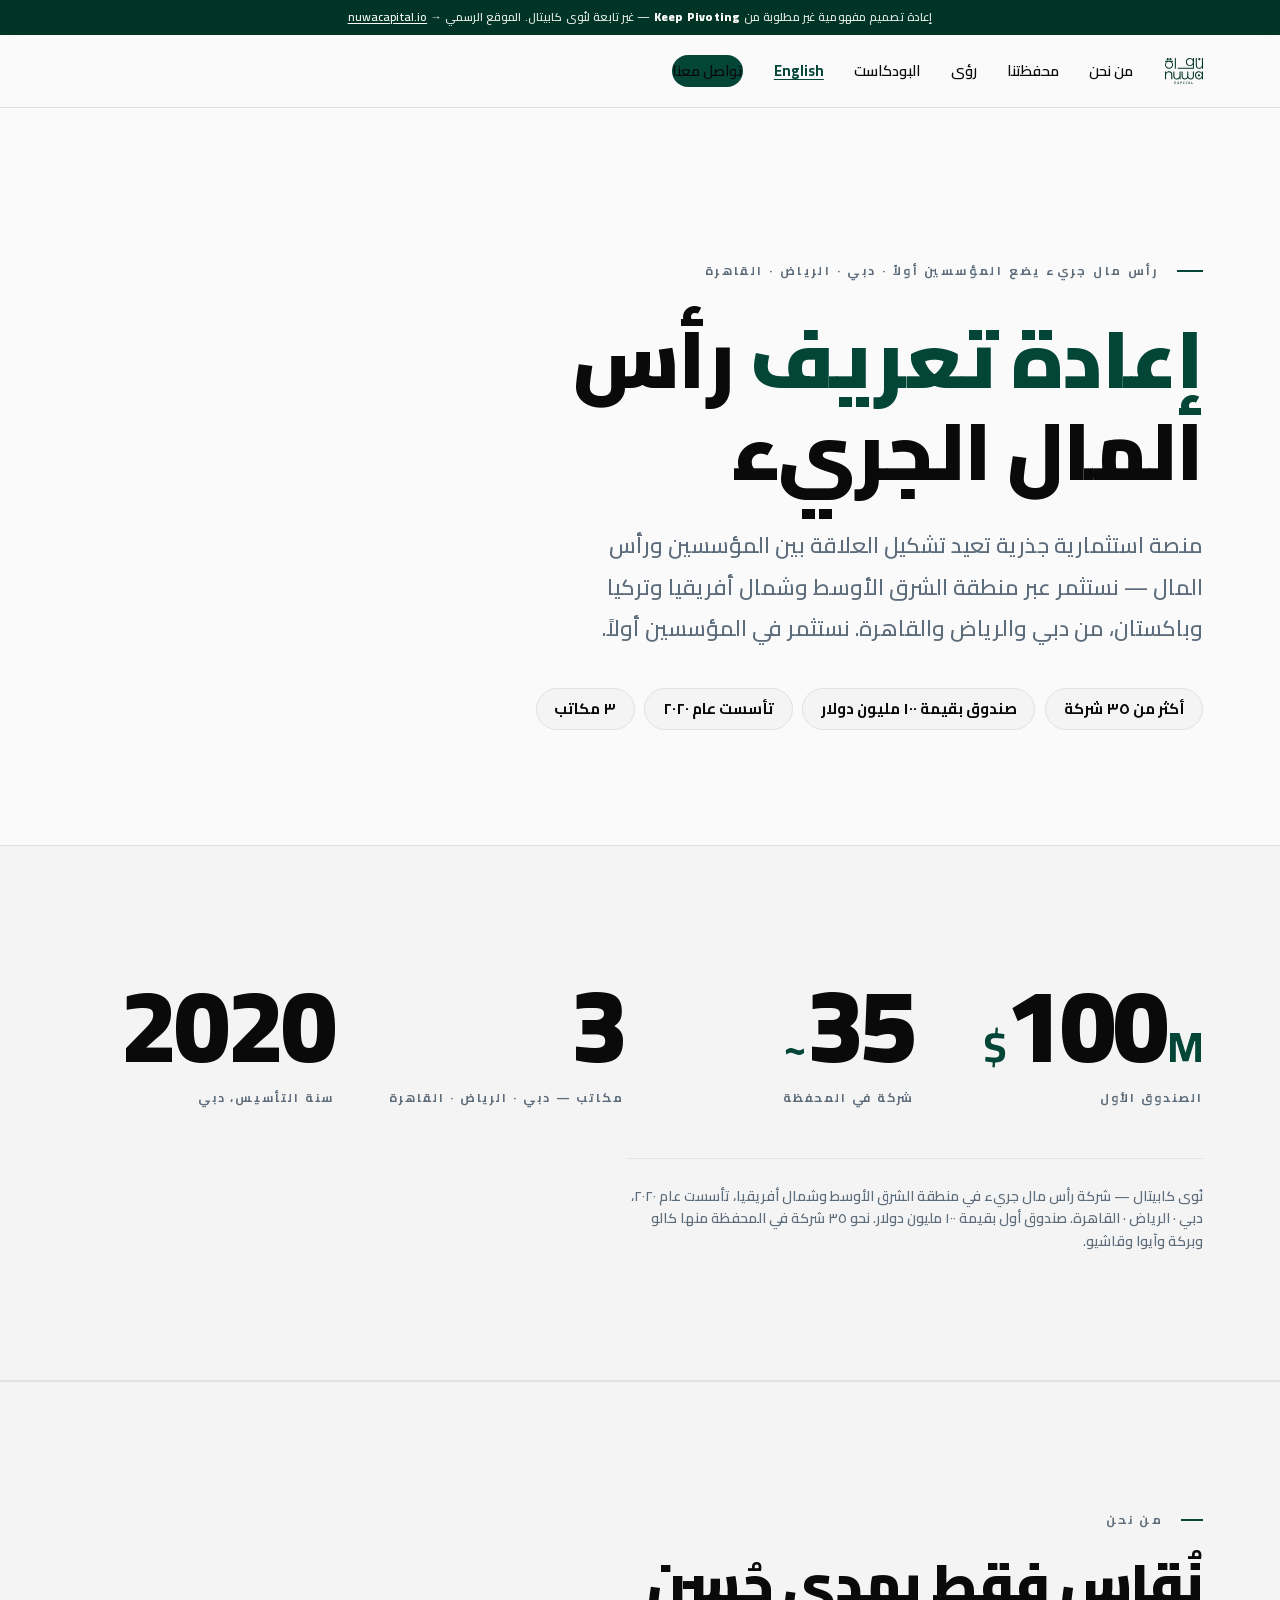
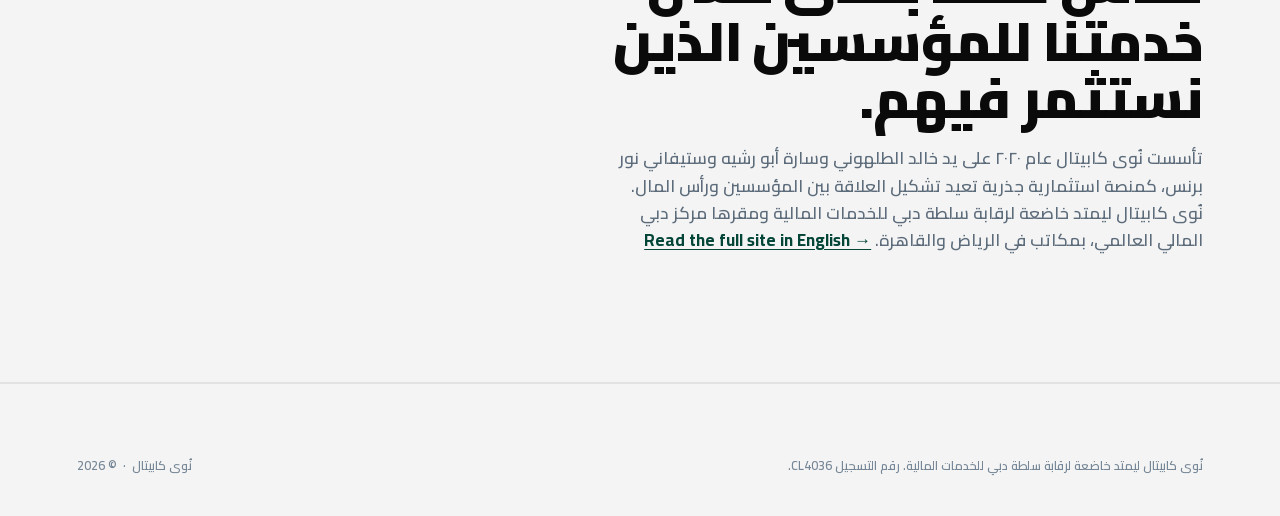
==== commit d5d4a10e: "Rebrand to Keep Pivoting and point booking CTA at live calendar Co-Authored-By: Claude Fable 5 <nore" ====
--- a/arabic.html
+++ b/arabic.html
@@ -36,7 +36,7 @@
 <body>
 
 <div class="varv-disclaimer" role="note" aria-label="تنويه إعادة تصميم مفهومية">
-  إعادة تصميم مفهومية غير مطلوبة من <b>varv</b> &mdash; غير تابعة لنُوى كابيتال. الموقع الرسمي &rarr; <a href="https://www.nuwacapital.io/" target="_blank" rel="noopener noreferrer nofollow">nuwacapital.io</a>
+  إعادة تصميم مفهومية غير مطلوبة من <b>Keep Pivoting</b> &mdash; غير تابعة لنُوى كابيتال. الموقع الرسمي &rarr; <a href="https://www.nuwacapital.io/" target="_blank" rel="noopener noreferrer nofollow">nuwacapital.io</a>
 </div>
 
 <header class="nav">
@@ -100,8 +100,8 @@
   </div>
 </footer>
 
-<!-- ===== varv ask-your-AI popup ===== -->
-<div id="varv-popup" role="dialog" aria-label="A note from varv" aria-live="polite">
+<!-- ===== Keep Pivoting ask-your-AI popup ===== -->
+<div id="varv-popup" role="dialog" aria-label="A note from Keep Pivoting" aria-live="polite">
   <button type="button" class="vp-close" aria-label="Dismiss">&times;</button>
   <div class="vp-inner">
     <p class="vp-tag">Don&rsquo;t take our word for it &mdash; ask your AI which site wins you business.</p>
@@ -110,7 +110,7 @@
       <a id="vp-claude" href="#" target="_blank" rel="noopener"><span class="vp-dot" style="background:#d97757"></span> Ask Claude</a>
       <a id="vp-perplexity" href="#" target="_blank" rel="noopener"><span class="vp-dot" style="background:#20b8cd"></span> Ask Perplexity</a>
     </div>
-    <a class="vp-book" href="https://varv.ai/cal" target="_blank" rel="noopener">Book 15 min &rarr;</a>
+    <a class="vp-book" href="https://cal.com/keep-pivoting/30min" target="_blank" rel="noopener">Book 15 min &rarr;</a>
   </div>
 </div>
 <script src="assets/site.js"></script>
--- a/assets/site.css
+++ b/assets/site.css
@@ -505,7 +505,7 @@
 .varv-disclaimer a:hover{opacity:.75}
 @media (max-width:560px){.varv-disclaimer{font-size:.68rem;padding:.5rem 16px}}
 
-/* ============ VARV POPUP ============ */
+/* ============ KEEP PIVOTING POPUP ============ */
  … 
 /* ============ TEAM FACE -> LINKEDIN (tap-face rule) ============ */
 a.person{color:inherit;display:block}
@@ -582,7 +582,7 @@
 .contact-card .clinks a:hover{background:#FAFAFA;color:var(--green)}
 @media (max-width:820px){.contact-grid{grid-template-columns:1fr;gap:2.4rem}}
 
-/* ============ VARV POPUP ============ */
+/* ============ KEEP PIVOTING POPUP ============ */
 /* Default resting state = HIDDEN & static. The visible state lives only under
      #varv-popup.is-open, so headless/static renders are deterministic. */
   #varv-popup{
